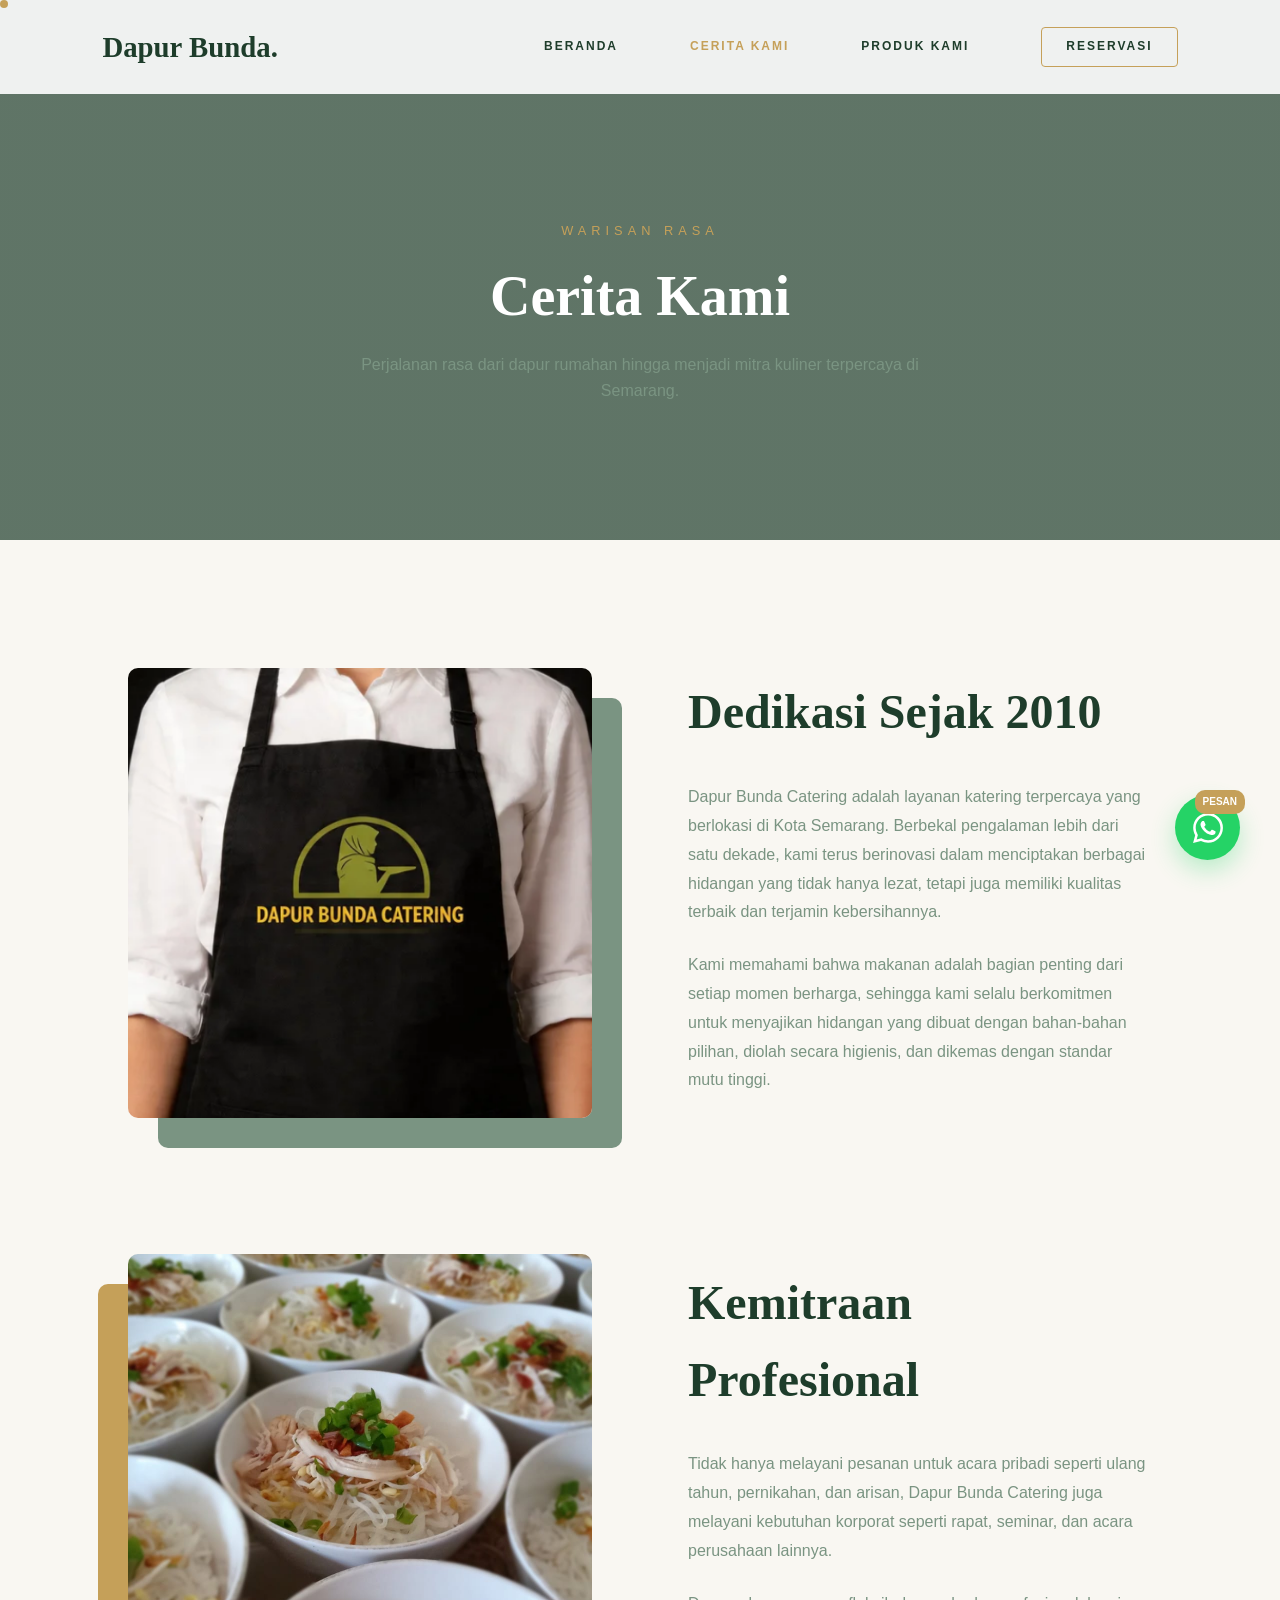
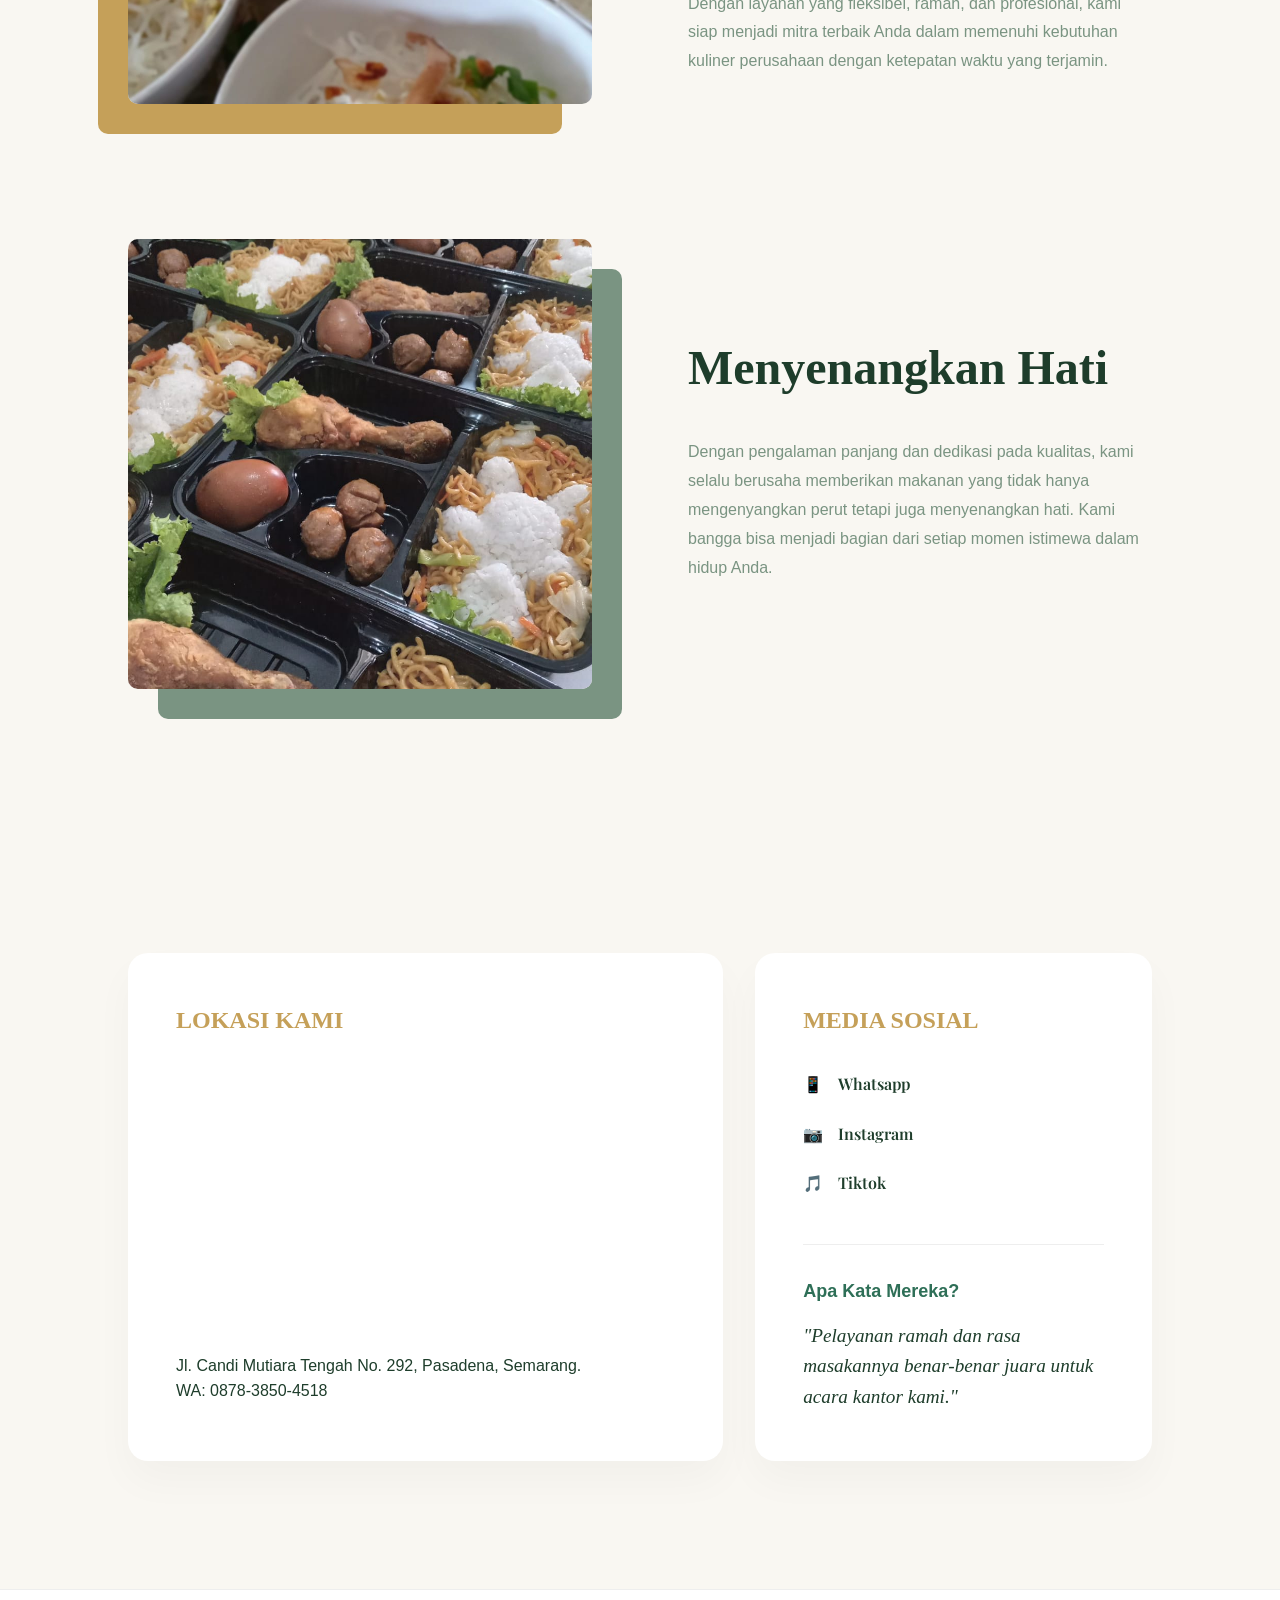
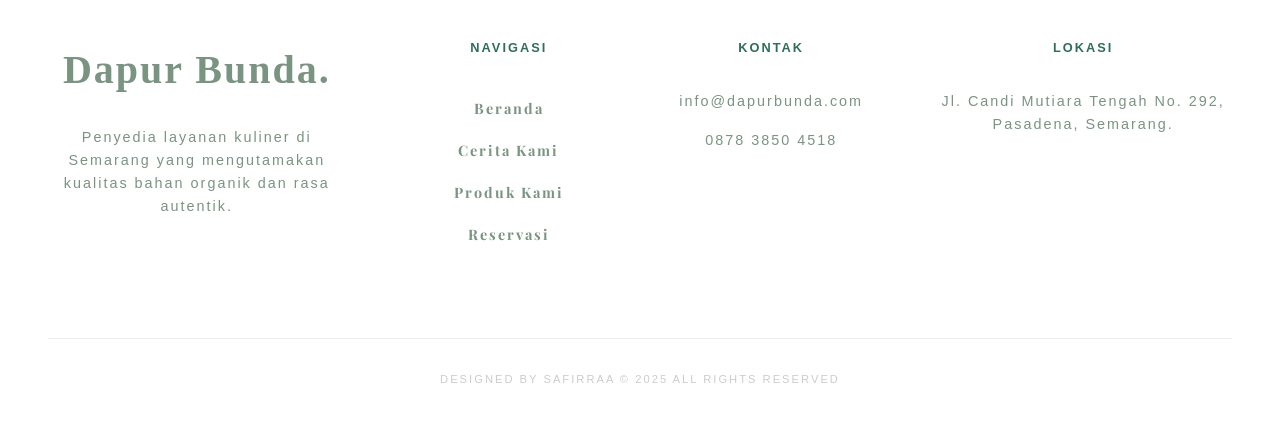
==== Ceritakami.html @ 1d9ee969 "Menambahkan halaman" ====
<!DOCTYPE html>
<html lang="en">
<head>
    <meta charset="UTF-8">
    <meta name="viewport" content="width=device-width, initial-scale=1.0">
    <title>Catering Dapur Bunda Semarang</title>
    <link rel="stylesheet" href="Style/main.css">
    <script src="slider-focus.js" defer></script>

    <!--Internal CSS
    <style>
        .fitur{
            background: lightcyan;
        }
    </style>
    Internal CSS-->

</head>

<body>

    <div class="custom-dot" id="dot"></div>
<!-- Navigasi -->
<nav id="navbar">
    <a href="index.html" class="logo">Dapur Bunda.</a>
    <div class="nav-links">
        <a href="Beranda.html">Beranda</a>
        <a href="Ceritakami.html" class="active">Cerita Kami</a>
        <a href="Produkkami.html">Produk Kami</a>
        <a href="Reservasi.html" class="nav-cta">Reservasi</a>
    </div>
</nav>

<!-- Header Halaman -->
<header class="page-header">
    <div class="header-content">
        <span class="sub-title">WARISAN RASA</span>
        <h1>Cerita Kami</h1>
        <p>Perjalanan rasa dari dapur rumahan hingga menjadi mitra kuliner terpercaya di Semarang.</p>
    </div>
</header>

<!-- Konten Utama: Perjalanan Kami -->
<section class="story-section">
    <div class="story-container">
        <!-- Blok 1: Sejarah -->
        <div class="story-row">
            <div class="story-image" data-aos="fade-up">
                <div class="organic-blob"></div>
                <img src="images\Screenshot 2026-04-23 002659.png">
            </div>
            <div class="story-text">
                <h2>Dedikasi Sejak 2010</h2>
                <p>Dapur Bunda Catering adalah layanan katering terpercaya yang berlokasi di Kota Semarang. Berbekal pengalaman lebih dari satu dekade, kami terus berinovasi dalam menciptakan berbagai hidangan yang tidak hanya lezat, tetapi juga memiliki kualitas terbaik dan terjamin kebersihannya.</p>
                <p>Kami memahami bahwa makanan adalah bagian penting dari setiap momen berharga, sehingga kami selalu berkomitmen untuk menyajikan hidangan yang dibuat dengan bahan-bahan pilihan, diolah secara higienis, dan dikemas dengan standar mutu tinggi.</p>
            </div>
        </div>

        <!-- Blok 2: Korporat & Fleksibilitas (Layout Terbalik) -->
        <div class="story-row reverse">
            <div class="story-text">
                <h2>Kemitraan Profesional</h2>
                <p>Tidak hanya melayani pesanan untuk acara pribadi seperti ulang tahun, pernikahan, dan arisan, Dapur Bunda Catering juga melayani kebutuhan korporat seperti rapat, seminar, dan acara perusahaan lainnya.</p>
                <p>Dengan layanan yang fleksibel, ramah, dan profesional, kami siap menjadi mitra terbaik Anda dalam memenuhi kebutuhan kuliner perusahaan dengan ketepatan waktu yang terjamin.</p>
            </div>
            <div class="story-image">
                <img src="images/Soto 1.jpeg" alt="Layanan Korporat Dapur Bunda">
            </div>
        </div>

        <!-- Blok 3: Komitmen Hati -->
        <div class="story-row">
            <div class="story-image">
                <img src="images/Nasi Box1.jpeg" alt="Dedikasi Kualitas">
            </div>
            <div class="story-text">
                <h2>Menyenangkan Hati</h2>
                <p>Dengan pengalaman panjang dan dedikasi pada kualitas, kami selalu berusaha memberikan makanan yang tidak hanya mengenyangkan perut tetapi juga menyenangkan hati. Kami bangga bisa menjadi bagian dari setiap momen istimewa dalam hidup Anda.</p>
            </div>
        </div>
    </div>
</section>

<!-- Section Lokasi & Sosial Media -->
<section class="contact-box-section">
    <div class="contact-grid">
        <div class="contact-card map-card">
            <h3>LOKASI KAMI</h3>
            <div class="map-wrapper">
                <iframe 
                    src="https://www.google.com/maps/embed?pb=!1m18!1m12!1m3!1d3011.257253373367!2d110.3714638!3d-7.008158999999995!2m3!1f0!2f0!3f0!3m2!1i1024!2i768!4f13.1!3m3!1m2!1s0x2e708afb4cdadc65%3A0x2237e89f52346a37!2sDapur%20Bunda%20Catering!5e1!3m2!1sid!2sid!4v1737361337989!5m2!1sid!2sid"
                    width="100%" height="250" style="border:0;" allowfullscreen="" loading="lazy"></iframe>
            </div>
            <p class="address">Jl. Candi Mutiara Tengah No. 292, Pasadena, Semarang.</p>
            <p class="phone">WA: 0878-3850-4518</p>
        </div>
        <div class="contact-card social-card">
            <h3>MEDIA SOSIAL</h3>
            <ul class="social-links">
                <li><a href="https://wa.me/6287838504518"><span>📱</span> Whatsapp</a></li>
                <li><a href="https://www.instagram.com/dapur_bunda_cetering_semarang/"><span>📷</span> Instagram</a></li>
                <li><a href="https://www.tiktok.com/@dapurbundasemarang?lang=id-ID"><span>🎵</span> Tiktok</a></li>
            </ul>
            <div class="testimonial-teaser">
                <h4>Apa Kata Mereka?</h4>
                <p>"Pelayanan ramah dan rasa masakannya benar-benar juara untuk acara kantor kami."</p>
            </div>
        </div>
    </div>
</section>

    <footer>
        <div class="footer-main">
            <div class="footer-col">
                <div class="footer-logo">Dapur Bunda.</div>
                <p style="font-size: 0.9rem; color: var(--sage);">Penyedia layanan kuliner di Semarang yang mengutamakan kualitas bahan organik dan rasa autentik.</p>
            </div>
            <div class="footer-col">
                <h4 style="margin-bottom: 2rem; font-size: 0.8rem; letter-spacing: 2px;">NAVIGASI</h4>
                <ul style="list-style: none; font-size: 0.9rem; line-height: 2.5;">
                    <li><a href="Beranda.html" style="text-decoration: none; color: var(--sage);">Beranda</a></li>
                    <li><a href="Ceritakami.html" style="text-decoration: none; color: var(--sage);">Cerita Kami</a></li>
                    <li><a href="Produkkami.html" style="text-decoration: none; color: var(--sage);">Produk Kami</a></li>
                    <li><a href="Reservasi.html" style="text-decoration: none; color: var(--sage);">Reservasi</a></li>
                </ul>
            </div>
            <div class="footer-col">
                <h4 style="margin-bottom: 2rem; font-size: 0.8rem; letter-spacing: 2px;">KONTAK</h4>
                <p style="font-size: 0.9rem; color: var(--sage); margin-bottom: 1rem;">info@dapurbunda.com</p>
                <p style="font-size: 0.9rem; color: var(--sage);">0878 3850 4518</p>
            </div>
            <div class="footer-col">
                <h4 style="margin-bottom: 2rem; font-size: 0.8rem; letter-spacing: 2px;">LOKASI</h4>
                <p style="font-size: 0.9rem; color: var(--sage);">Jl. Candi Mutiara Tengah No. 292, Pasadena, Semarang.</p>
            </div>
        </div>
        <div style="text-align: center; border-top: 1px solid #eee; padding-top: 2rem; color: #ccc; font-size: 0.7rem; letter-spacing: 2px;">
            DESIGNED BY SAFIRRAA &copy; 2025 ALL RIGHTS RESERVED
        </div>
    </footer>

    <a href="https://wa.me/6287838504518" class="wa-float">
        <span class="wa-badge">PESAN</span>
        <svg width="30" height="30" fill="currentColor" viewBox="0 0 24 24"><path d="M17.472 14.382c-.297-.149-1.758-.867-2.03-.967-.273-.099-.471-.148-.67.15-.197.297-.767.966-.94 1.164-.173.199-.347.223-.644.075-.297-.15-1.255-.463-2.39-1.475-.883-.788-1.48-1.761-1.653-2.059-.173-.297-.018-.458.13-.606.134-.133.298-.347.446-.52.149-.174.198-.298.298-.497.099-.198.05-.371-.025-.52-.075-.149-.669-1.612-.916-2.207-.242-.579-.487-.5-.669-.51-.173-.008-.371-.01-.57-.01-.198 0-.52.074-.792.372-.272.297-1.04 1.016-1.04 2.479 0 1.462 1.065 2.875 1.213 3.074.149.198 2.096 3.2 5.077 4.487.709.306 1.262.489 1.694.625.712.227 1.36.195 1.871.118.571-.085 1.758-.719 2.006-1.413.248-.694.248-1.289.173-1.413-.074-.124-.272-.198-.57-.347m-5.421 7.403h-.004a9.87 9.87 0 01-5.031-1.378l-.361-.214-3.741.982.998-3.648-.235-.374a9.86 9.86 0 01-1.51-5.26c.001-5.45 4.436-9.884 9.888-9.884 2.64 0 5.122 1.03 6.988 2.898a9.825 9.825 0 012.893 6.994c-.003 5.45-4.437 9.884-9.885 9.884m8.413-18.297A11.815 11.815 0 0012.05 0C5.495 0 .16 5.335.157 11.892c0 2.096.547 4.142 1.588 5.945L.057 24l6.305-1.654a11.882 11.882 0 005.683 1.448h.005c6.554 0 11.89-5.335 11.893-11.893a11.821 11.821 0 00-3.48-8.413z"/></svg>
    </a>

</body>
</html>
---- Style/main.css ----
/*install fonts */
@font-face {
    font-family: fascinate;
    src: url('../fonts/FascinateInline-Regular.ttf');
}
@font-face {
    font-family: play;
    src: url('../fonts/PlayfairDisplay-VariableFont_wght.ttf');
}

@font-face {
    font-family: fira;
    src: url('../fonts/FiraSans-ExtraBold.ttf');
}

.body{
    margin: 0;
}

.container{
    width: 60%; 
    overflow: hidden;
}

.header{
    display: flex;
    justify-content: space-between;
    align-items: center;
    width: 100%;
    overflow: hidden;
    background: #ddf7e3;
    box-sizing: border-box;
} 

.header .logo{
    float: left;
}

.header .navigation{
    position: absolute;
    top: 0px;
    right: 20px;
    display: flex;
    list-style: none;
    margin: 0;
    padding: 0;
}

.header .navigation li{
    float: right;
    padding: 52px;
    margin-left: 20px;
    font-size: 20px;
    font-family: play;
    align-items: center;
}

.header .navigation li a{
    color: rgb(7, 73, 18);
    text-decoration: none;
}

.header .navigation li a:hover {
    color: goldenrod;
    text-decoration: underline;
}

.highlight {
    background-color: #5D9C59;
    color: white; /* Agar teks terlihat jelas */
    padding: 43px 50px; /* Menambahkan jarak di dalam elemen */
    text-decoration: none; /* Menghilangkan garis bawah */
}

.whatsapp-btn{
    position: absolute;
    top: 550px;
    right: 570px;
    background-color: rgb(7, 73, 18); /* Warna hijau khas WhatsApp */
    color: white; /* Warna teks */
    font-family: 'play', sans-serif; /* Menggunakan font Play */
    font-size: 18px; /* Ukuran teks */
    border: none; /* Menghapus border */
    border-radius: 0px; /* Membuat tombol melingkar */
    padding: 12px 24px; /* Spasi dalam tombol */
    cursor: pointer; /* Menampilkan pointer saat hover */
    box-shadow: 0 4px 6px rgba(0, 0, 0, 0.1); /* Memberikan bayangan */
    display: inline-block; /* Menyesuaikan ukuran */
    text-align: center; /* Posisi teks */
    text-decoration: none; /* Menghilangkan garis bawah */
    margin-top: 20px; /* Memberikan jarak di atas tombol */
}

.whatsapp-btn:hover {
    background-color: #1EBE57; /* Warna hijau lebih gelap saat hover */
    box-shadow: 0 6px 8px rgba(0, 0, 0, 0.15); /* Bayangan lebih besar saat hover */
    transform: scale(1.05); /* Efek zoom */
}

.caption {
    text-align: center; /* Mengatur teks rata tengah */
    font-family: 'play', sans-serif; /* Menggunakan font Play */
    font-size: 16px; /* Ukuran teks */
    color: black; /* Warna teks */
    margin-top: 10px; /* Jarak antara caption dan elemen sebelumnya */
    line-height: 1.6; /* Menambahkan spasi antar baris */
}

.bintang {
    margin-left: 530px;
    margin-bottom: 20px;
}

.menu {
    place-items: center;
}

.menu h1{
    margin-top: 60px;
    color: rgb(7, 73, 18);
    font-size: 30px;
    font-family: fira;
    margin-bottom: 20px;
}

/* Slider container */
.slider-container {
    width: 80%;
    margin: auto;
    position: relative;
    display: flex;
    justify-content: center;
    align-items: center;
}

/* Slider images */
.slider {
    display: flex;
    transition: transform 0.5s ease;
    gap: 60px; /* Space between images */
}

.slide {
    width: 200px; /* Default small size for non-focused images */
    transition: transform 0.5s ease, width 0.5s ease;
    cursor: pointer;
    opacity: 0.6; /* Reduce visibility of non-focused images */
}

.slide.focused {
    width: 300px; /* Larger size for focused image */
    transform: scale(1.2);
    opacity: 1; /* Fully visible */
}

/* Navigation buttons */
.prev, .next {
    position: absolute;
    top: 50%;
    transform: translateY(-50%);
    background: rgba(0, 0, 0, 0.5);
    color: white;
    border: none;
    padding: 10px;
    font-size: 18px;
    cursor: pointer;
    z-index: 10;
    border-radius: 50%;
}

.prev {
    left: 10px;
}

.next {
    right: 10px;
}

.prev:hover, .next:hover {
    background: rgba(0, 0, 0, 0.8);
}

/* Styling container sifat */
.sifat {
    margin-top: 120px;
    display: flex;
    justify-content: space-between; /* Menyusun item secara horizontal di tengah */
    align-items: flex-start; /* Menyusun item ke atas */
    gap: 20px; /* Menambahkan jarak antar item */
    padding: 20px;
    flex-wrap: wrap; /* Untuk responsivitas saat layar kecil */
}

/* Styling tiap item */
.sifat-item {
    text-align: center; /* Menyusun teks ke tengah */
    flex: 1; /* Semua item mengambil lebar yang sama */
    min-width: 250px; /* Membatasi lebar minimum */
    max-width: 300px; /* Membatasi lebar maksimum */
    padding: 15px;
    border-radius: 8px;
    background-color: #ddf7e3;
    box-shadow: 0 4px 6px rgba(0, 0, 0, 0.1); /* Efek bayangan pada setiap item */
}

/* Styling untuk judul */
.sifat-item h2 {
    margin-bottom: 10px;
    font-size: 20px;
    color: goldenrod;
    font-family: fira;
}

/* Styling untuk paragraf */
.sifat-item p {
    font-size: 14px;
    color: #1a6d50;
    font-family: play;
    line-height: 1.6;
}

.tagline {
    color: rgb(7, 73, 18);
    text-align: center;
    font-family: play;
    font-weight: bold;
}

.containerr {
    display: flex;
    justify-content: space-between;
    background-color: #ddf7e3;
    padding: 20px;
    border: 1px solid #ccc;
    margin: 50px auto;
}

.section {
    flex: 1;
    padding: 10px;
    text-align: center;
}

.section h3 {
    font-size: 18px;
    font-weight: bold;
    color: goldenrod;
    font-family: fira;
}

ul {
    list-style: none;
    padding: 0;
}

ul li {
    margin: 5px 0;
}

ul li a {
    text-decoration: none;
    color: #1a6d50;
    font-weight: bold;
    font-family: play;
}

ul li a:hover {
    text-decoration: underline;
}

.map-containerr {
    display: flex;
    align-items: center;
    justify-content: center;
    width: 200px;
    height: 210px;
    border: 1px solid #ccc;
    border-radius: 5px;
    overflow: hidden;
}

.alamat {
    text-align: right;
}


.wadah {
    text-align: center;
    font-family: play;
}

.wadah h2{
    color: rgb(7, 73, 18);
}

.foto-pertama{
    text-align: center;
    font-size: 16px;
}

.foto-kedua{
    display: flex;
    font-size: 19px;
    align-items: center; /* Pusatkan gambar dan teks secara vertikal */
    gap: 20px;
    padding-right: 20px; 
    margin-top: 70px;
    margin-left: 100px;
    margin-right: 100px;
    background-color: #ddf7e3;
}

.foto-ketiga{
    display: flex;
    font-size: 19px;
    align-items: center; /* Pusatkan gambar dan teks secara vertikal */
    gap: 20px; 
    margin-top: 50px;
    margin-left: 100px;
    margin-right: 100px;
    background-color: rgb(7, 73, 18);
    color: aliceblue;
    padding-left: 30px;
}

.box{
    display: flex;
    justify-content: center;
    gap: 20px;
    padding: 40px;
    flex-wrap: wrap;
}

.kotak{
    border: 2px solid #2e6f57;
    padding: 20px;
    border-radius: 5px;
    background-color: #ddf7e3;
    text-align: center;
    width: 320px;
}


h3, h4 {
    color: #2e6f57;
    margin-bottom: 15px;
    font-size: 18px;
}

.place {
    font-size: 14px;
    color: #333;
    line-height: 1.5;
}
.media ul {
    list-style: none;
}

.media ul li {
    font-size: 16px;
    margin: 10px 0;
}

.media ul li a {
    color: #2e6f57;
    font-weight: bold;
    text-decoration: none;
}

.media ul li a:hover {
    text-decoration: underline;
}

.kelas-detail {
    display: flex;
    justify-content: space-between;
    padding: 40px;
    max-width: 1000px;
    margin: auto;
    background-color: #fff;
}

.contact, .location {
    width: 48%;
}

.contact, .location h4{
    color: gray;
    font-size: 14px;
    margin-bottom: 5px;
}
.contact, .location h2{
    color: #0a5231;
    font-size: 20px;
    margin-bottom: 20px;
 }

.contact ul{
    list-style: none;
    padding: 0;
 }

.contact ul li {
    margin-bottom: 15px;
    display: flex;
    align-items: center;
}

.contact ul li img {
    width: 20px;
    margin-right: 10px;
}

.contact a {
    color: #0a5231;
    text-decoration: none;
    font-weight: bold;
}

.contact a:hover {
    text-decoration: underline;
}

.map {
    width: 100%;
    margin-top: 20px;
    height: 300px;
    background: #0a5231;
    display: flex;
    padding-top: 20px;
    justify-content: center;
}

.map button {
    background-color: #0a5231;
    color: #fff;
    border: none;
    padding: 10px 20px;
    cursor: pointer;
    font-size: 16px;
}

.map button:hover {
    background-color: #084022;
}








/*BERANDA*/

:root {
            --emerald: #1e3d2b;
            --sage: #7a9482;
            --cream: #f9f7f2;
            --gold: #c5a059;
            --white: #ffffff;
            --transition: all 0.5s cubic-bezier(0.4, 0, 0.2, 1);
        }

        * {
            margin: 0;
            padding: 0;
            box-sizing: border-box;
        }

        body {
            font-family: 'Montserrat', sans-serif;
            background-color: var(--cream);
            color: var(--emerald);
            overflow-x: hidden;
        }

        h1, h2, h3 {
            font-family: 'Cormorant+Garamond', serif;
        }

        /* --- Custom Cursor (Optional Aesthetic) --- */
        .custom-dot {
            width: 8px;
            height: 8px;
            background: var(--gold);
            position: fixed;
            border-radius: 50%;
            pointer-events: none;
            z-index: 9999;
        }

        /* --- Navigation --- */
        nav {
            padding: 1.5rem 8%;
            display: flex;
            justify-content: space-between;
            align-items: center;
            position: fixed;
            width: 100%;
            z-index: 1000;
            transition: var(--transition);
        }

        nav.glass {
            background: rgba(255, 255, 255, 0.8);
            backdrop-filter: blur(10px);
            padding: 1rem 8%;
            box-shadow: 0 4px 30px rgba(0,0,0,0.05);
        }

        .logo {
            font-family: 'Cormorant Garamond', serif;
            font-size: 1.8rem;
            font-weight: 700;
            color: var(--emerald);
            text-decoration: none;
        }

        .nav-links {
            display: flex;
            gap: 3rem;
            align-items: center;
        }

        .nav-links a {
            text-decoration: none;
            color: var(--emerald);
            font-weight: 500;
            font-size: 0.85rem;
            letter-spacing: 1px;
            text-transform: uppercase;
            position: relative;
        }

        .nav-links a::after {
            content: '';
            position: absolute;
            bottom: -5px;
            left: 0;
            width: 0;
            height: 1px;
            background: var(--gold);
            transition: var(--transition);
        }

        .nav-links a:hover::after {
            width: 100%;
        }

        /* --- Hero Section --- */
        .hero {
            height: 100vh;
            display: grid;
            grid-template-columns: 1.2fr 1fr;
            align-items: center;
            padding: 0 8%;
            gap: 2rem;
            position: relative;
        }

        .hero-text h1 {
            font-size: clamp(3rem, 6vw, 5rem);
            line-height: 0.9;
            margin-bottom: 2rem;
            color: var(--emerald);
        }

        .hero-text p {
            font-size: 1rem;
            max-width: 450px;
            margin-bottom: 2.5rem;
            color: var(--sage);
        }

        .hero-image {
            position: relative;
            height: 80%;
            display: flex;
            justify-content: center;
            align-items: center;
        }

        .hero-image .blob {
            position: absolute;
            width: 120%;
            height: 120%;
            background: var(--sage);
            opacity: 0.1;
            border-radius: 30% 70% 70% 30% / 30% 30% 70% 70%;
            animation: morph 15s linear infinite;
        }

        .hero-image img {
            width: 100%;
            height: 100%;
            object-fit: cover;
            border-radius: 200px 200px 0 0;
            z-index: 2;
            box-shadow: 20px 20px 60px rgba(0,0,0,0.1);
        }

        @keyframes morph {
            0% { border-radius: 30% 70% 70% 30% / 30% 30% 70% 70%; }
            25% { border-radius: 58% 42% 75% 25% / 76% 46% 54% 24%; }
            50% { border-radius: 50% 50% 33% 67% / 55% 27% 73% 45%; }
            75% { border-radius: 33% 67% 58% 42% / 63% 68% 32% 37%; }
            100% { border-radius: 30% 70% 70% 30% / 30% 30% 70% 70%; }
        }

        /* --- Featured Categories --- */
        .categories {
            padding: 10rem 8%;
        }

        .section-header {
            display: flex;
            justify-content: space-between;
            align-items: flex-end;
            margin-bottom: 4rem;
        }

        .section-header h2 {
            font-size: 3.5rem;
        }

        .cat-grid {
            display: grid;
            grid-template-columns: repeat(3, 1fr);
            gap: 2rem;
        }

        .cat-card {
            position: relative;
            height: 500px;
            overflow: hidden;
            border-radius: 20px;
            cursor: pointer;
        }

        .cat-card img {
            width: 100%;
            height: 100%;
            object-fit: cover;
            transition: var(--transition);
        }

        .cat-overlay {
            position: absolute;
            inset: 0;
            background: linear-gradient(to top, rgba(30,61,43,0.8), transparent);
            display: flex;
            flex-direction: column;
            justify-content: flex-end;
            padding: 2rem;
            color: white;
            transition: var(--transition);
        }

        .cat-card:hover img {
            transform: scale(1.1);
        }

        .cat-card:hover .cat-overlay {
            padding-bottom: 3rem;
        }

        /* --- Unique Feature Section --- */
        .unique-selling {
            background: var(--emerald);
            color: var(--white);
            padding: 8rem 8%;
            display: grid;
            grid-template-columns: 1fr 1fr;
            gap: 5rem;
            border-radius: 0 100px 100px 0;
            margin-right: 5%;
        }

        .stat-grid {
            display: grid;
            grid-template-columns: 1fr 1fr;
            gap: 2rem;
        }

        .stat-item h3 {
            font-size: 3rem;
            color: var(--gold);
        }

        /* --- Floating WhatsApp --- */
        .wa-float {
            position: fixed;
            bottom: 40px;
            right: 40px;
            background: #25d366;
            color: white;
            width: 65px;
            height: 65px;
            border-radius: 50%;
            display: flex;
            align-items: center;
            justify-content: center;
            box-shadow: 0 10px 25px rgba(37, 211, 102, 0.3);
            text-decoration: none;
            z-index: 999;
            transition: var(--transition);
        }

        .wa-float:hover {
            transform: scale(1.1) rotate(15deg);
        }

        .wa-badge {
            position: absolute;
            top: -5px;
            right: -5px;
            background: var(--gold);
            color: white;
            font-size: 10px;
            padding: 4px 8px;
            border-radius: 10px;
            font-weight: 700;
        }

        /* --- Footer --- */
        footer {
            padding: 8rem 8% 3rem;
            background: var(--cream);
        }

        .footer-main {
            display: grid;
            grid-template-columns: 1.5fr 1fr 1fr 1.5fr;
            gap: 4rem;
            margin-bottom: 5rem;
        }

        .footer-logo {
            font-family: 'Cormorant Garamond', serif;
            font-size: 2.5rem;
            font-weight: 700;
            margin-bottom: 1.5rem;
        }

        /* --- Mobile Responsive --- */
        @media (max-width: 968px) {
            .hero, .unique-selling {
                grid-template-columns: 1fr;
            }
            .nav-links { display: none; }
            .cat-grid { grid-template-columns: 1fr; }
            .hero-image { order: -1; height: 400px; }
            .hero-text { text-align: center; }
            .hero-text p { margin: 0 auto 2.5rem; }
        }


/*Cerita Kami*/


/* --- Animasi Kursor --- */
.custom-dot {
    width: 8px;
    height: 8px;
    background: var(--gold);
    position: fixed;
    border-radius: 50%;
    pointer-events: none;
    z-index: 9999;
    transition: transform 0.1s ease;
}

/* --- Navigasi --- */
nav {
    padding: 1.5rem 8%;
    display: flex;
    justify-content: space-between;
    align-items: center;
    position: fixed;
    width: 100%;
    z-index: 1000;
    transition: var(--transition);
}

nav.glass {
    background: rgba(255, 255, 255, 0.85);
    backdrop-filter: blur(10px);
    padding: 1rem 8%;
}

.logo {
    font-family: 'Cormorant Garamond', serif;
    font-size: 1.8rem;
    font-weight: 700;
    color: var(--emerald);
    text-decoration: none;
}

.nav-links {
    display: flex;
    gap: 2.5rem;
    align-items: center;
}

.nav-links a {
    text-decoration: none;
    color: var(--emerald);
    font-size: 0.75rem;
    font-weight: 600;
    letter-spacing: 2px;
    text-transform: uppercase;
}

.nav-links a.active {
    color: var(--gold);
}

.nav-cta {
    border: 1px solid var(--gold);
    padding: 0.6rem 1.5rem;
    border-radius: 4px;
    transition: var(--transition);
}

.nav-cta:hover {
    background: var(--gold);
    color: white !important;
}

/* --- Header Halaman --- */
.page-header {
    height: 60vh;
    background: linear-gradient(rgba(30, 61, 43, 0.7), rgba(30, 61, 43, 0.7)), 
                url('https://images.unsplash.com/photo-1533777857889-4be7c70b33f7?auto=format&fit=crop&w=1500&q=80');
    background-size: cover;
    background-position: center;
    display: flex;
    align-items: center;
    justify-content: center;
    text-align: center;
    color: var(--white);
    padding-top: 80px;
}

.header-content h1 {
    font-family: 'Cormorant Garamond', serif;
    font-size: 4rem;
    margin: 1rem 0;
}

.sub-title {
    letter-spacing: 5px;
    font-size: 0.8rem;
    color: var(--gold);
}

/* --- Story Section --- */
.story-section {
    padding: 8rem 10%;
}

.story-row {
    display: grid;
    grid-template-columns: 1fr 1fr;
    gap: 6rem;
    align-items: center;
    margin-bottom: 8rem;
}

.story-row.reverse {
    direction: rtl;
}

.story-row.reverse .story-text {
    direction: ltr;
}

.story-image {
    position: relative;
}

.story-image img {
    width: 100%;
    height: 450px;
    object-fit: cover;
    border-radius: 10px;
    box-shadow: 30px 30px 0px var(--sage);
}

.story-row.reverse img {
    box-shadow: -30px 30px 0px var(--gold);
}

.story-text h2 {
    font-size: 3rem;
    margin-bottom: 2rem;
    position: relative;
}

.story-text p {
    line-height: 1.8;
    margin-bottom: 1.5rem;
    color: var(--sage);
}

/* --- Contact & Social Grid --- */
.contact-box-section {
    padding: 0 10% 8rem;
}

.contact-grid {
    display: grid;
    grid-template-columns: 1.5fr 1fr;
    gap: 2rem;
}

.contact-card {
    background: white;
    padding: 3rem;
    border-radius: 20px;
    box-shadow: 0 20px 40px rgba(0,0,0,0.03);
}

.contact-card h3 {
    font-size: 1.5rem;
    margin-bottom: 2rem;
    color: var(--gold);
}

.map-wrapper {
    border-radius: 10px;
    overflow: hidden;
    margin-bottom: 1.5rem;
}

.social-links {
    list-style: none;
}

.social-links li {
    margin-bottom: 1.5rem;
}

.social-links a {
    text-decoration: none;
    color: var(--emerald);
    font-weight: 600;
    display: flex;
    align-items: center;
    gap: 15px;
    transition: var(--transition);
}

.social-links a:hover {
    color: var(--gold);
    transform: translateX(10px);
}

.testimonial-teaser {
    margin-top: 3rem;
    border-top: 1px solid #eee;
    padding-top: 2rem;
}

.testimonial-teaser p {
    font-style: italic;
    font-family: 'Cormorant Garamond';
    font-size: 1.2rem;
    margin-top: 10px;
}

/* --- Footer --- */
.footer-simple {
    text-align: center;
    padding: 3rem;
    border-top: 1px solid #eee;
    font-size: 0.8rem;
    color: var(--sage);
    letter-spacing: 2px;
}

/* --- Mobile Responsiveness --- */
@media (max-width: 968px) {
    .story-row {
        grid-template-columns: 1fr;
        gap: 3rem;
    }
    .contact-grid {
        grid-template-columns: 1fr;
    }
    .page-header h1 {
        font-size: 2.5rem;
    }
}

:root {
    --emerald: #1e3d2b;
    --sage: #7a9482;
    --cream: #f9f7f2;
    --gold: #c5a059;
    --white: #ffffff;
    --transition: all 0.5s cubic-bezier(0.4, 0, 0.2, 1);
}

* {
    margin: 0;
    padding: 0;
    box-sizing: border-box;
}

body {
    font-family: 'Montserrat', sans-serif;
    background-color: var(--cream);
    color: var(--emerald);
    overflow-x: hidden;
}

/* --- Animasi Kursor --- */
.custom-dot {
    width: 8px;
    height: 8px;
    background: var(--gold);
    position: fixed;
    border-radius: 50%;
    pointer-events: none;
    z-index: 9999;
    transition: transform 0.1s ease;
}

/* --- Navigasi --- */
nav {
    padding: 1.5rem 8%;
    display: flex;
    justify-content: space-between;
    align-items: center;
    position: fixed;
    width: 100%;
    z-index: 1000;
    transition: var(--transition);
}

nav.glass {
    background: rgba(255, 255, 255, 0.85);
    backdrop-filter: blur(10px);
    padding: 1rem 8%;
}

.logo {
    font-family: 'Cormorant Garamond', serif;
    font-size: 1.8rem;
    font-weight: 700;
    color: var(--emerald);
    text-decoration: none;
}

.nav-links {
    display: flex;
    gap: 2.5rem;
    align-items: center;
}

.nav-links a {
    text-decoration: none;
    color: var(--emerald);
    font-size: 0.75rem;
    font-weight: 600;
    letter-spacing: 2px;
    text-transform: uppercase;
}

.nav-links a.active {
    color: var(--gold);
}

.nav-cta {
    border: 1px solid var(--gold);
    padding: 0.6rem 1.5rem;
    border-radius: 4px;
    transition: var(--transition);
}

.nav-cta:hover {
    background: var(--gold);
    color: white !important;
}

/* --- Header Halaman --- */
.page-header {
    height: 60vh;
    background: linear-gradient(rgba(30, 61, 43, 0.7), rgba(30, 61, 43, 0.7)), 
                url('https://images.unsplash.com/photo-1533777857889-4be7c70b33f7?auto=format&fit=crop&w=1500&q=80');
    background-size: cover;
    background-position: center;
    display: flex;
    align-items: center;
    justify-content: center;
    text-align: center;
    color: var(--white);
    padding-top: 80px;
}

.header-content h1 {
    font-family: 'Cormorant Garamond', serif;
    font-size: 4rem;
    margin: 1rem 0;
}

.sub-title {
    letter-spacing: 5px;
    font-size: 0.8rem;
    color: var(--gold);
}

/* --- Story Section --- */
.story-section {
    padding: 8rem 10%;
}

.story-row {
    display: grid;
    grid-template-columns: 1fr 1fr;
    gap: 6rem;
    align-items: center;
    margin-bottom: 8rem;
}

.story-row.reverse {
    direction: rtl;
}

.story-row.reverse .story-text {
    direction: ltr;
}

.story-image {
    position: relative;
}

.story-image img {
    width: 100%;
    height: 450px;
    object-fit: cover;
    border-radius: 10px;
    box-shadow: 30px 30px 0px var(--sage);
}

.story-row.reverse img {
    box-shadow: -30px 30px 0px var(--gold);
}

.story-text h2 {
    font-size: 3rem;
    margin-bottom: 2rem;
    position: relative;
}

.story-text p {
    line-height: 1.8;
    margin-bottom: 1.5rem;
    color: var(--sage);
}

/* --- Contact & Social Grid --- */
.contact-box-section {
    padding: 0 10% 8rem;
}

.contact-grid {
    display: grid;
    grid-template-columns: 1.5fr 1fr;
    gap: 2rem;
}

.contact-card {
    background: white;
    padding: 3rem;
    border-radius: 20px;
    box-shadow: 0 20px 40px rgba(0,0,0,0.03);
}

.contact-card h3 {
    font-size: 1.5rem;
    margin-bottom: 2rem;
    color: var(--gold);
}

.map-wrapper {
    border-radius: 10px;
    overflow: hidden;
    margin-bottom: 1.5rem;
}

.social-links {
    list-style: none;
}

.social-links li {
    margin-bottom: 1.5rem;
}

.social-links a {
    text-decoration: none;
    color: var(--emerald);
    font-weight: 600;
    display: flex;
    align-items: center;
    gap: 15px;
    transition: var(--transition);
}

.social-links a:hover {
    color: var(--gold);
    transform: translateX(10px);
}

.testimonial-teaser {
    margin-top: 3rem;
    border-top: 1px solid #eee;
    padding-top: 2rem;
}

.testimonial-teaser p {
    font-style: italic;
    font-family: 'Cormorant Garamond';
    font-size: 1.2rem;
    margin-top: 10px;
}

/* --- Footer --- */
.footer-simple {
    text-align: center;
    padding: 3rem;
    border-top: 1px solid #eee;
    font-size: 0.8rem;
    color: var(--sage);
    letter-spacing: 2px;
}

/* --- Mobile Responsiveness --- */
@media (max-width: 968px) {
    .story-row {
        grid-template-columns: 1fr;
        gap: 3rem;
    }
    .contact-grid {
        grid-template-columns: 1fr;
    }
    .page-header h1 {
        font-size: 2.5rem;
    }
}

:root {
    --emerald: #1e3d2b;
    --sage: #7a9482;
    --cream: #f9f7f2;
    --gold: #c5a059;
    --white: #ffffff;
    --transition: all 0.5s cubic-bezier(0.4, 0, 0.2, 1);
}

* {
    margin: 0;
    padding: 0;
    box-sizing: border-box;
}

body {
    font-family: 'Montserrat', sans-serif;
    background-color: var(--cream);
    color: var(--emerald);
    line-height: 1.6;
}

/* Kursor */
.custom-dot {
    width: 8px;
    height: 8px;
    background: var(--gold);
    position: fixed;
    border-radius: 50%;
    pointer-events: none;
    z-index: 9999;
}

/* Navigasi */
nav {
    padding: 1.5rem 8%;
    display: flex;
    justify-content: space-between;
    align-items: center;
    position: fixed;
    width: 100%;
    z-index: 1000;
    transition: var(--transition);
}

nav.glass {
    background: rgba(255, 255, 255, 0.9);
    backdrop-filter: blur(10px);
    padding: 1rem 8%;
    box-shadow: 0 4px 30px rgba(0, 0, 0, 0.05);
}

.logo {
    font-family: 'Cormorant Garamond', serif;
    font-size: 1.8rem;
    font-weight: 700;
    color: var(--emerald);
    text-decoration: none;
}

.nav-links a {
    text-decoration: none;
    color: var(--emerald);
    font-size: 0.75rem;
    font-weight: 600;
    letter-spacing: 2px;
    margin-left: 2rem;
    text-transform: uppercase;
}

.nav-links a.active { color: var(--gold); }

.nav-cta {
    border: 1px solid var(--gold);
    padding: 0.6rem 1.5rem;
    border-radius: 4px;
    margin-left: 2rem;
}

/* Header Halaman */
.gallery-header {
    height: 45vh;
    background: var(--emerald);
    display: flex;
    align-items: center;
    justify-content: center;
    text-align: center;
    color: var(--white);
    padding-top: 80px;
}

.header-content h1 {
    font-family: 'Cormorant Garamond', serif;
    font-size: 3.5rem;
    margin: 10px 0;
    transition: opacity 0.4s ease;
}

.header-content p {
    font-size: 1rem;
    max-width: 600px;
    margin: 0 auto;
    color: var(--sage);
    transition: opacity 0.4s ease;
}

.sub-title { color: var(--gold); letter-spacing: 5px; font-size: 0.8rem; }

/* Filter Kontainer */
.gallery-section { padding: 4rem 8% 8rem; }

.filter-container {
    display: flex;
    justify-content: center;
    gap: 12px;
    margin-bottom: 4rem;
    flex-wrap: wrap;
}

.filter-btn {
    background: white;
    border: 1px solid #eee;
    padding: 0.8rem 1.6rem;
    border-radius: 50px;
    cursor: pointer;
    font-weight: 600;
    font-size: 0.7rem;
    letter-spacing: 1px;
    color: var(--sage);
    transition: var(--transition);
}

.filter-btn.active {
    background: var(--gold);
    color: white;
    border-color: var(--gold);
    box-shadow: 0 4px 15px rgba(197, 160, 89, 0.3);
}

/* Grid Produk */
.product-grid {
    display: grid;
    grid-template-columns: repeat(auto-fill, minmax(320px, 1fr));
    gap: 25px;
}

.product-item {
    position: relative;
    height: 400px;
    border-radius: 20px;
    overflow: hidden;
    cursor: pointer;
    background: #ddd;
}

.product-item img {
    width: 100%;
    height: 100%;
    object-fit: cover;
    transition: transform 0.8s ease;
}

.item-overlay {
    position: absolute;
    bottom: 0;
    left: 0;
    width: 100%;
    padding: 2rem;
    background: linear-gradient(transparent, rgba(30, 61, 43, 0.95));
    color: white;
    opacity: 0;
    transform: translateY(20px);
    transition: var(--transition);
}

.product-item:hover .item-overlay { opacity: 1; transform: translateY(0); }
.product-item:hover img { transform: scale(1.1); }

.item-overlay span { color: var(--gold); font-size: 0.7rem; letter-spacing: 2px; }
.item-overlay h3 { font-family: 'Cormorant Garamond', serif; font-size: 1.6rem; margin-top: 5px; }

/* Lightbox */
.lightbox {
    display: none;
    position: fixed;
    z-index: 2000;
    top: 0; left: 0; width: 100%; height: 100%;
    background: rgba(0,0,0,0.95);
    backdrop-filter: blur(5px);
}

.lightbox-content {
    display: block;
    margin: 5vh auto;
    max-width: 85%;
    max-height: 80vh;
    border-radius: 10px;
    box-shadow: 0 0 50px rgba(0,0,0,0.5);
}

.close-lightbox {
    position: absolute;
    top: 25px; right: 40px;
    color: white; font-size: 50px; cursor: pointer;
}

/* CTA & Footer */
.order-cta { text-align: center; padding: 5rem 0; background: white; border-radius: 30px; margin-top: 4rem; }
.main-cta-btn {
    background: var(--emerald); color: white;
    padding: 1.2rem 2.5rem; border-radius: 5px; text-decoration: none;
    display: inline-block; margin-top: 25px; font-weight: 600; letter-spacing: 1px;
    transition: var(--transition);
}
.main-cta-btn:hover { background: var(--gold); transform: translateY(-3px); }

.footer-simple { text-align: center; padding: 3rem; border-top: 1px solid #eee; color: var(--sage); font-size: 0.8rem; letter-spacing: 2px; }

/* Responsivitas */
@media (max-width: 768px) {
    .header-content h1 { font-size: 2.5rem; }
    .product-grid { grid-template-columns: 1fr; }
    .nav-links { display: none; } /* Untuk demo, navigasi disembunyikan di mobile */
}



/*RESERVASI*/
 :root {
            --emerald: #1e3d2b;
            --sage: #7a9482;
            --cream: #f9f7f2;
            --gold: #c5a059;
            --white: #ffffff;
            --transition: all 0.4s cubic-bezier(0.4, 0, 0.2, 1);
        }

        * { margin: 0; padding: 0; box-sizing: border-box; }

        body {
            font-family: 'Montserrat', sans-serif;
            background-color: var(--cream);
            color: var(--emerald);
            overflow-x: hidden;
        }

        /* --- Navigation --- */
        nav {
            padding: 1.5rem 8%;
            display: flex;
            justify-content: space-between;
            align-items: center;
            position: fixed;
            width: 100%;
            z-index: 1000;
            background: rgba(255, 255, 255, 0.9);
            backdrop-filter: blur(10px);
        }

        .logo {
            font-family: 'Cormorant Garamond', serif;
            font-size: 1.8rem;
            font-weight: 700;
            color: var(--emerald);
            text-decoration: none;
        }

        .nav-links a {
            text-decoration: none;
            color: var(--emerald);
            font-size: 0.75rem;
            font-weight: 600;
            letter-spacing: 2px;
            margin-left: 2rem;
            text-transform: uppercase;
        }

        .nav-links a.highlight {
            color: var(--gold);
            border: 1px solid var(--gold);
            padding: 0.6rem 1.5rem;
            border-radius: 4px;
        }

        /* --- Header Section --- */
        .contact-header {
            height: 40vh;
            background: var(--emerald);
            display: flex;
            align-items: center;
            justify-content: center;
            text-align: center;
            color: var(--white);
            padding-top: 80px;
        }

        .contact-header h1 {
            font-family: 'Cormorant Garamond', serif;
            font-size: 3.5rem;
        }

        /* --- Main Content --- */
        .contact-wrapper {
            max-width: 1200px;
            margin: 0px auto 100px;
            padding: 0 20px;
            display: grid;
            grid-template-columns: 1fr 1.5fr;
            gap: 30px;
        }

        /* --- Left Side: Info Card --- */
        .info-card {
            background: var(--white);
            padding: 3rem;
            border-radius: 20px;
            box-shadow: 0 20px 40px rgba(0,0,0,0.05);
        }

        .info-card h2 {
            font-family: 'Cormorant Garamond', serif;
            font-size: 2.2rem;
            margin-bottom: 1.5rem;
        }

        .contact-item {
            display: flex;
            align-items: flex-start;
            margin-bottom: 2rem;
        }

        .contact-item .icon {
            background: var(--cream);
            width: 45px;
            height: 45px;
            display: flex;
            align-items: center;
            justify-content: center;
            border-radius: 50%;
            margin-right: 15px;
            color: var(--gold);
            font-size: 1.2rem;
        }

        .contact-item p {
            font-size: 0.9rem;
            line-height: 1.6;
            color: var(--sage);
        }

        .contact-item strong {
            display: block;
            color: var(--emerald);
            margin-bottom: 5px;
        }

        /* --- Right Side: Form --- */
        .form-card {
            background: var(--white);
            padding: 3rem;
            border-radius: 20px;
            box-shadow: 0 20px 40px rgba(0,0,0,0.05);
        }

        .form-card h2 {
            font-family: 'Cormorant Garamond', serif;
            font-size: 2.2rem;
            margin-bottom: 0.5rem;
        }

        .form-card p {
            font-size: 0.9rem;
            color: var(--sage);
            margin-bottom: 2.5rem;
        }

        .form-group {
            margin-bottom: 1.5rem;
        }

        .form-group label {
            display: block;
            font-size: 0.75rem;
            font-weight: 600;
            letter-spacing: 1px;
            text-transform: uppercase;
            margin-bottom: 8px;
            color: var(--emerald);
        }

        .form-group input, .form-group textarea, .form-group select {
            width: 100%;
            padding: 1rem;
            border: 1px solid #eee;
            background: #fdfdfd;
            border-radius: 8px;
            font-family: 'Montserrat', sans-serif;
            transition: var(--transition);
        }

        .form-group input:focus, .form-group textarea:focus {
            outline: none;
            border-color: var(--gold);
            background: white;
        }

        .submit-btn {
            background: var(--emerald);
            color: white;
            width: 100%;
            padding: 1.2rem;
            border: none;
            border-radius: 8px;
            font-weight: 600;
            letter-spacing: 2px;
            cursor: pointer;
            transition: var(--transition);
        }

        .submit-btn:hover {
            background: var(--gold);
            transform: translateY(-3px);
            box-shadow: 0 10px 20px rgba(197, 160, 89, 0.3);
        }

        /* --- Map Section --- */
        .map-section {
            padding: 0 8% 8rem;
        }

        .map-container {
            border-radius: 20px;
            overflow: hidden;
            box-shadow: 0 20px 40px rgba(0,0,0,0.1);
            height: 450px;
        }

        /* --- Footer --- */
        footer {
            text-align: center;
            padding: 3rem;
            background: var(--white);
            color: var(--sage);
            font-size: 0.8rem;
            letter-spacing: 2px;
            border-top: 1px solid #eee;
        }

        /* --- Mobile Responsive --- */
        @media (max-width: 900px) {
            .contact-wrapper { grid-template-columns: 1fr; margin-top: 20px; }
            .contact-header h1 { font-size: 2.5rem; }
            .nav-links { display: none; }
        }
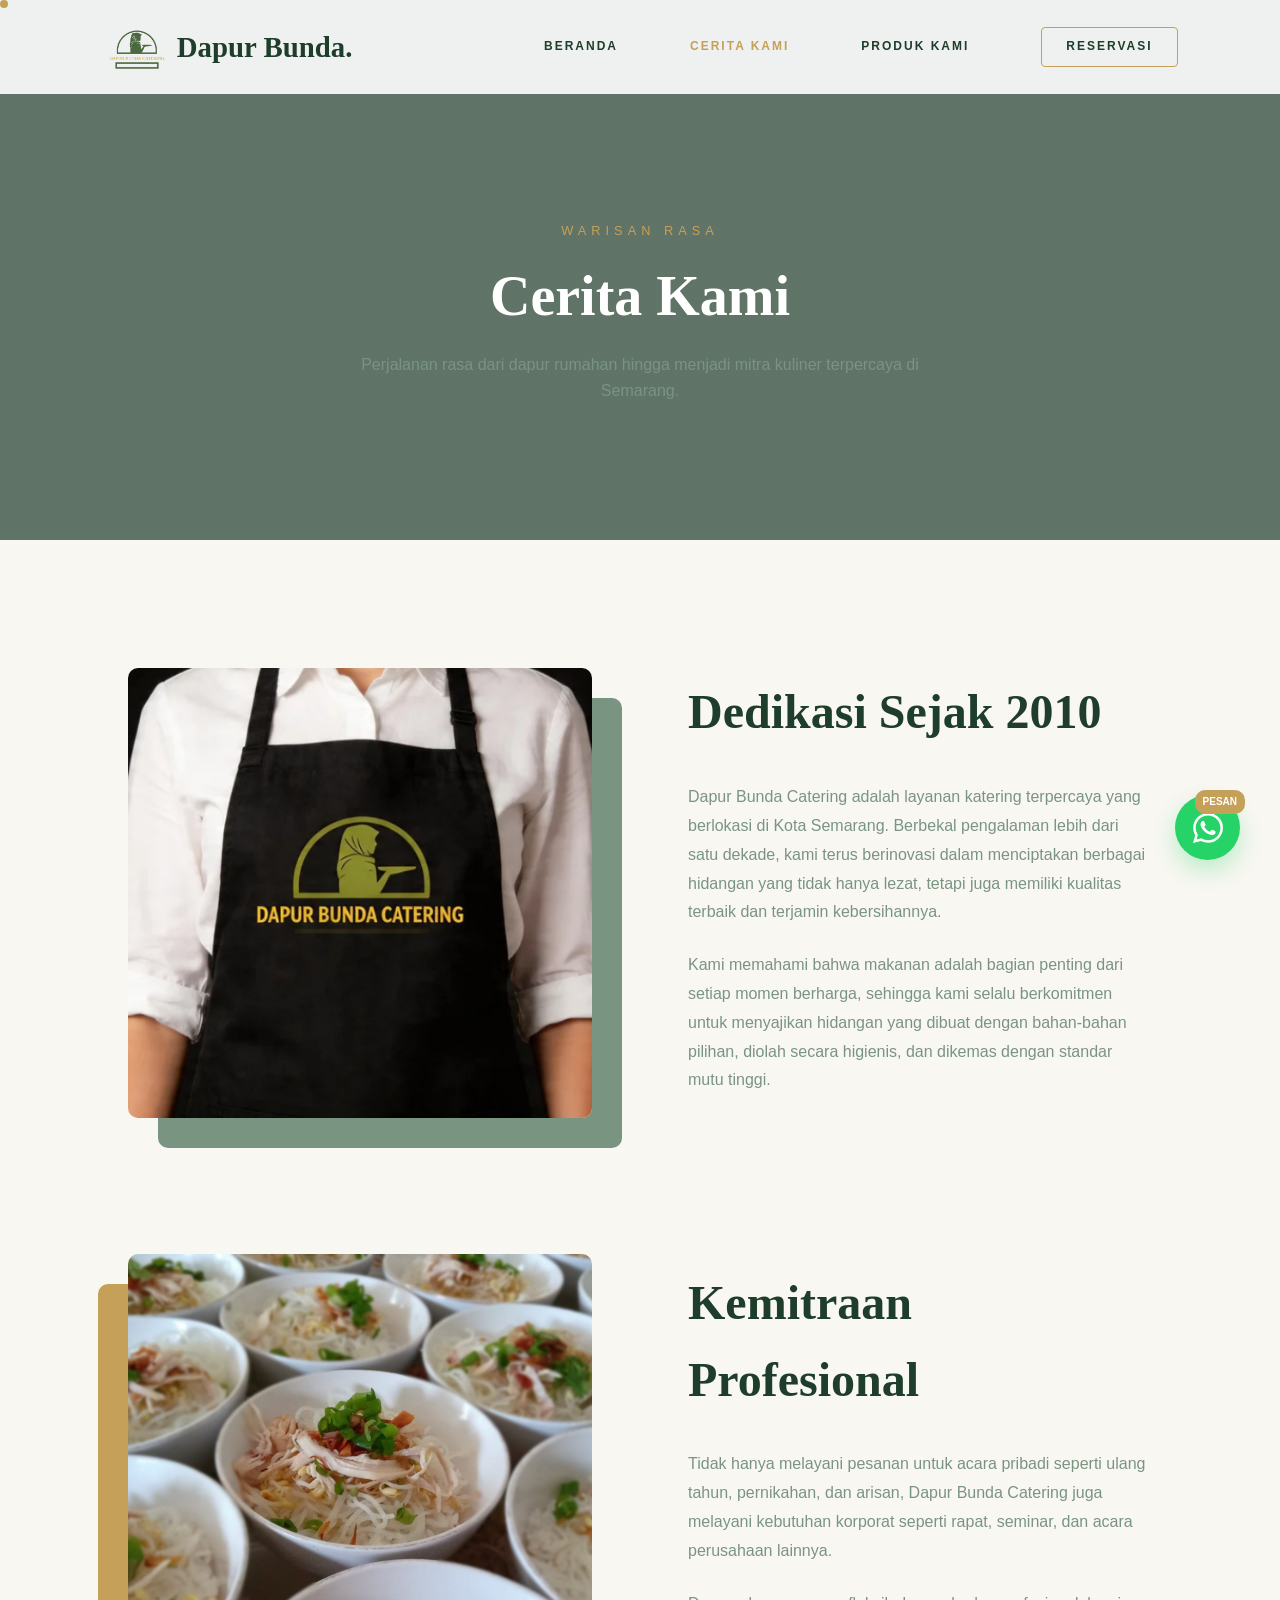
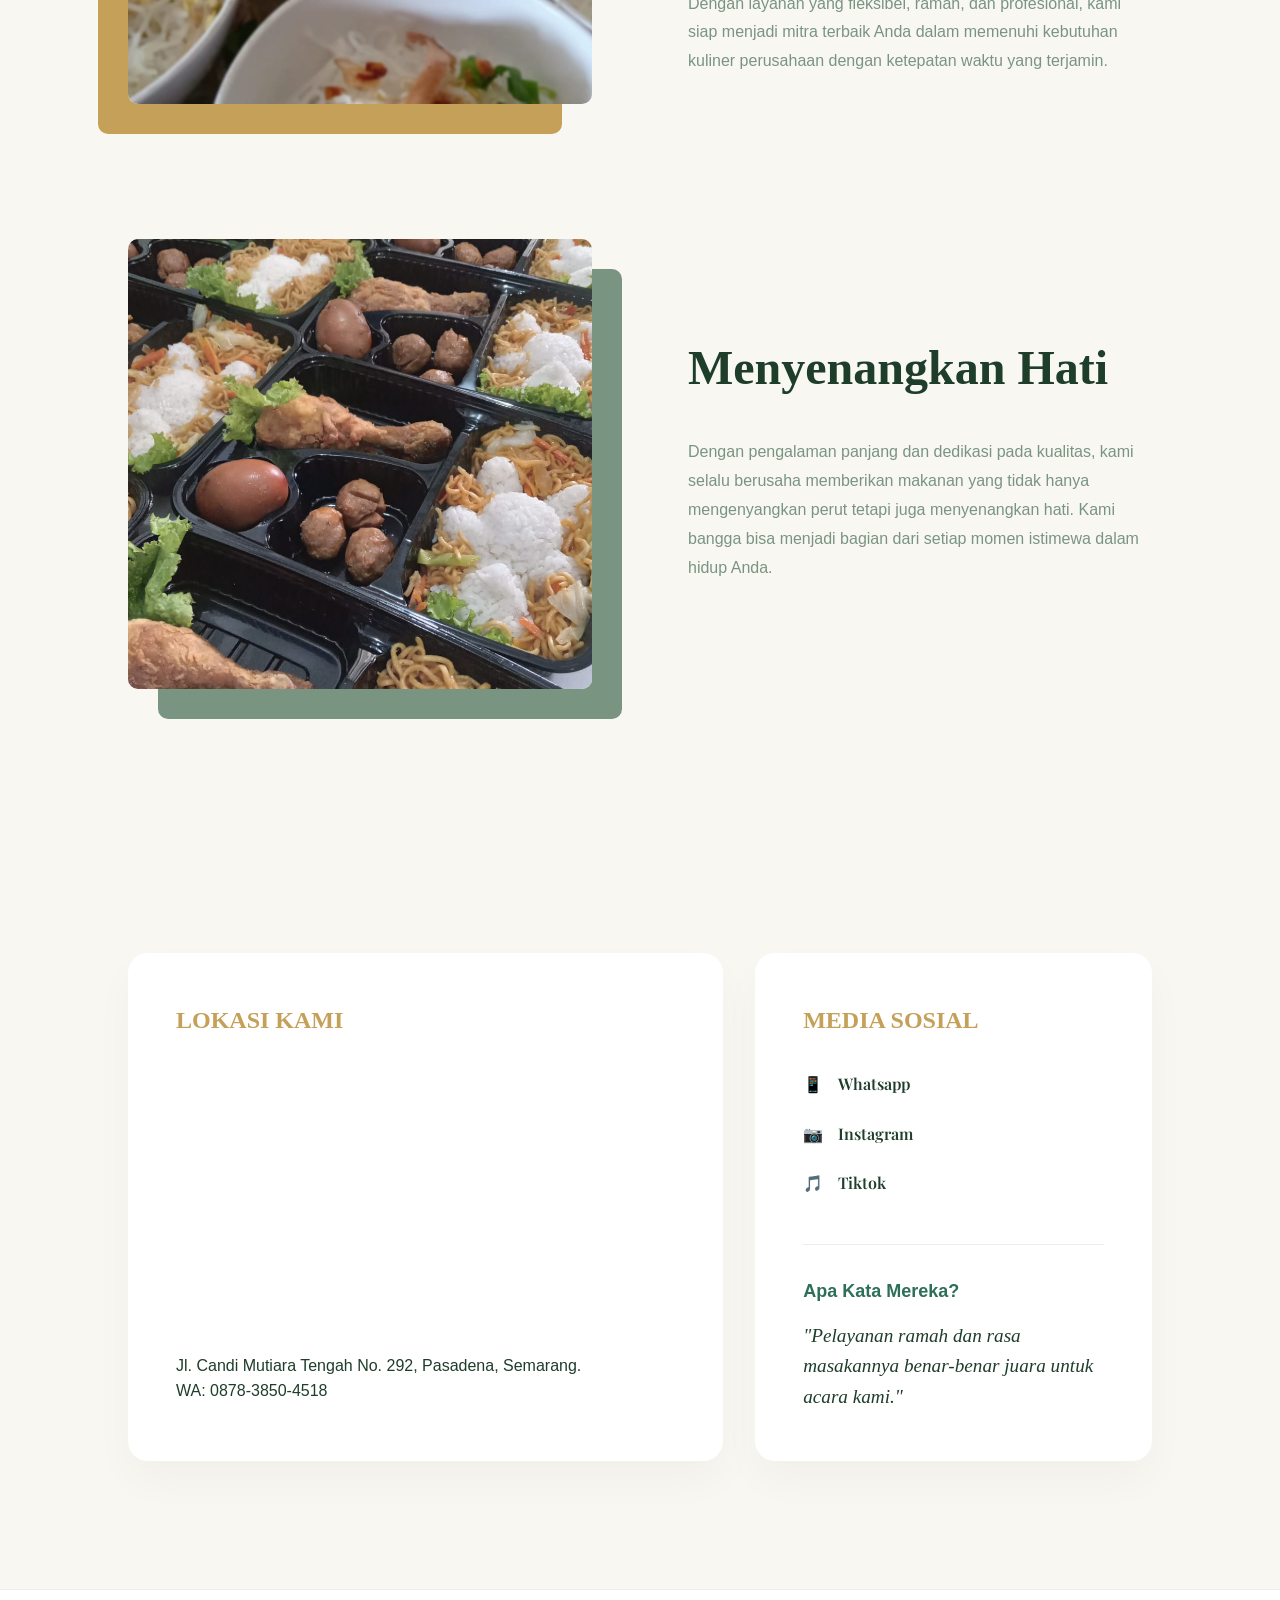
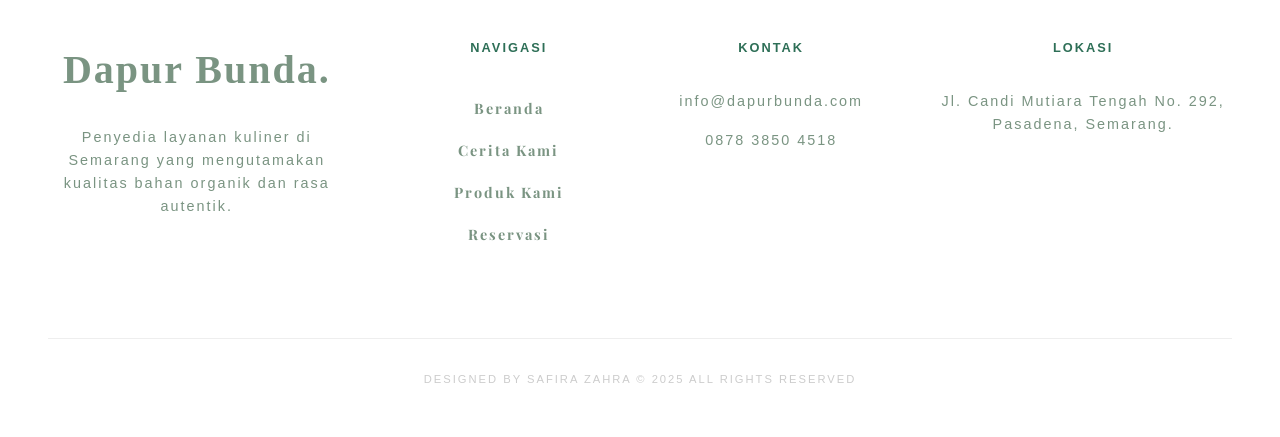
==== commit 5bf5c52f: "Update script source and navigation links in HTML" ====
--- a/Ceritakami.html
+++ b/Ceritakami.html
@@ -5,7 +5,7 @@
     <meta name="viewport" content="width=device-width, initial-scale=1.0">
     <title>Catering Dapur Bunda Semarang</title>
     <link rel="stylesheet" href="Style/main.css">
-    <script src="slider-focus.js" defer></script>
+    <script src="Java.js" defer></script>
 
     <!--Internal CSS
     <style>
@@ -18,11 +18,12 @@
 </head>
 
 <body>
-
     <div class="custom-dot" id="dot"></div>
 <!-- Navigasi -->
 <nav id="navbar">
-    <a href="index.html" class="logo">Dapur Bunda.</a>
+    <a href="#" class="logo">
+        <img src="images/Logo.png" alt="Logo Dapur Bunda" class="nav-logo-img">
+        Dapur Bunda.</a>
     <div class="nav-links">
         <a href="Beranda.html">Beranda</a>
         <a href="Ceritakami.html" class="active">Cerita Kami</a>
@@ -103,7 +104,7 @@
             </ul>
             <div class="testimonial-teaser">
                 <h4>Apa Kata Mereka?</h4>
-                <p>"Pelayanan ramah dan rasa masakannya benar-benar juara untuk acara kantor kami."</p>
+                <p>"Pelayanan ramah dan rasa masakannya benar-benar juara untuk acara kami."</p>
             </div>
         </div>
     </div>
@@ -135,7 +136,7 @@
             </div>
         </div>
         <div style="text-align: center; border-top: 1px solid #eee; padding-top: 2rem; color: #ccc; font-size: 0.7rem; letter-spacing: 2px;">
-            DESIGNED BY SAFIRRAA &copy; 2025 ALL RIGHTS RESERVED
+            DESIGNED BY SAFIRA ZAHRA &copy; 2025 ALL RIGHTS RESERVED
         </div>
     </footer>
 
--- a/Style/main.css
+++ b/Style/main.css
@@ -515,6 +515,15 @@
             font-weight: 700;
             color: var(--emerald);
             text-decoration: none;
+            display: flex; /* Membuat teks dan gambar sejajar secara horizontal */
+            align-items: center; /* Membuat teks dan gambar sejajar secara vertikal (tengah) */
+            gap: 12px; /* Memberi jarak antara gambar logo dan teks */
+        }
+
+        .nav-logo-img {
+    height: 45px; /* Sesuaikan tinggi logo agar pas dengan navbar */
+    width: auto;  /* Biarkan lebar menyesuaikan secara proporsional */
+    object-fit: contain;
         }
 
         .nav-links {
@@ -1704,4 +1713,4 @@
             .contact-wrapper { grid-template-columns: 1fr; margin-top: 20px; }
             .contact-header h1 { font-size: 2.5rem; }
             .nav-links { display: none; }
-        }+        }
